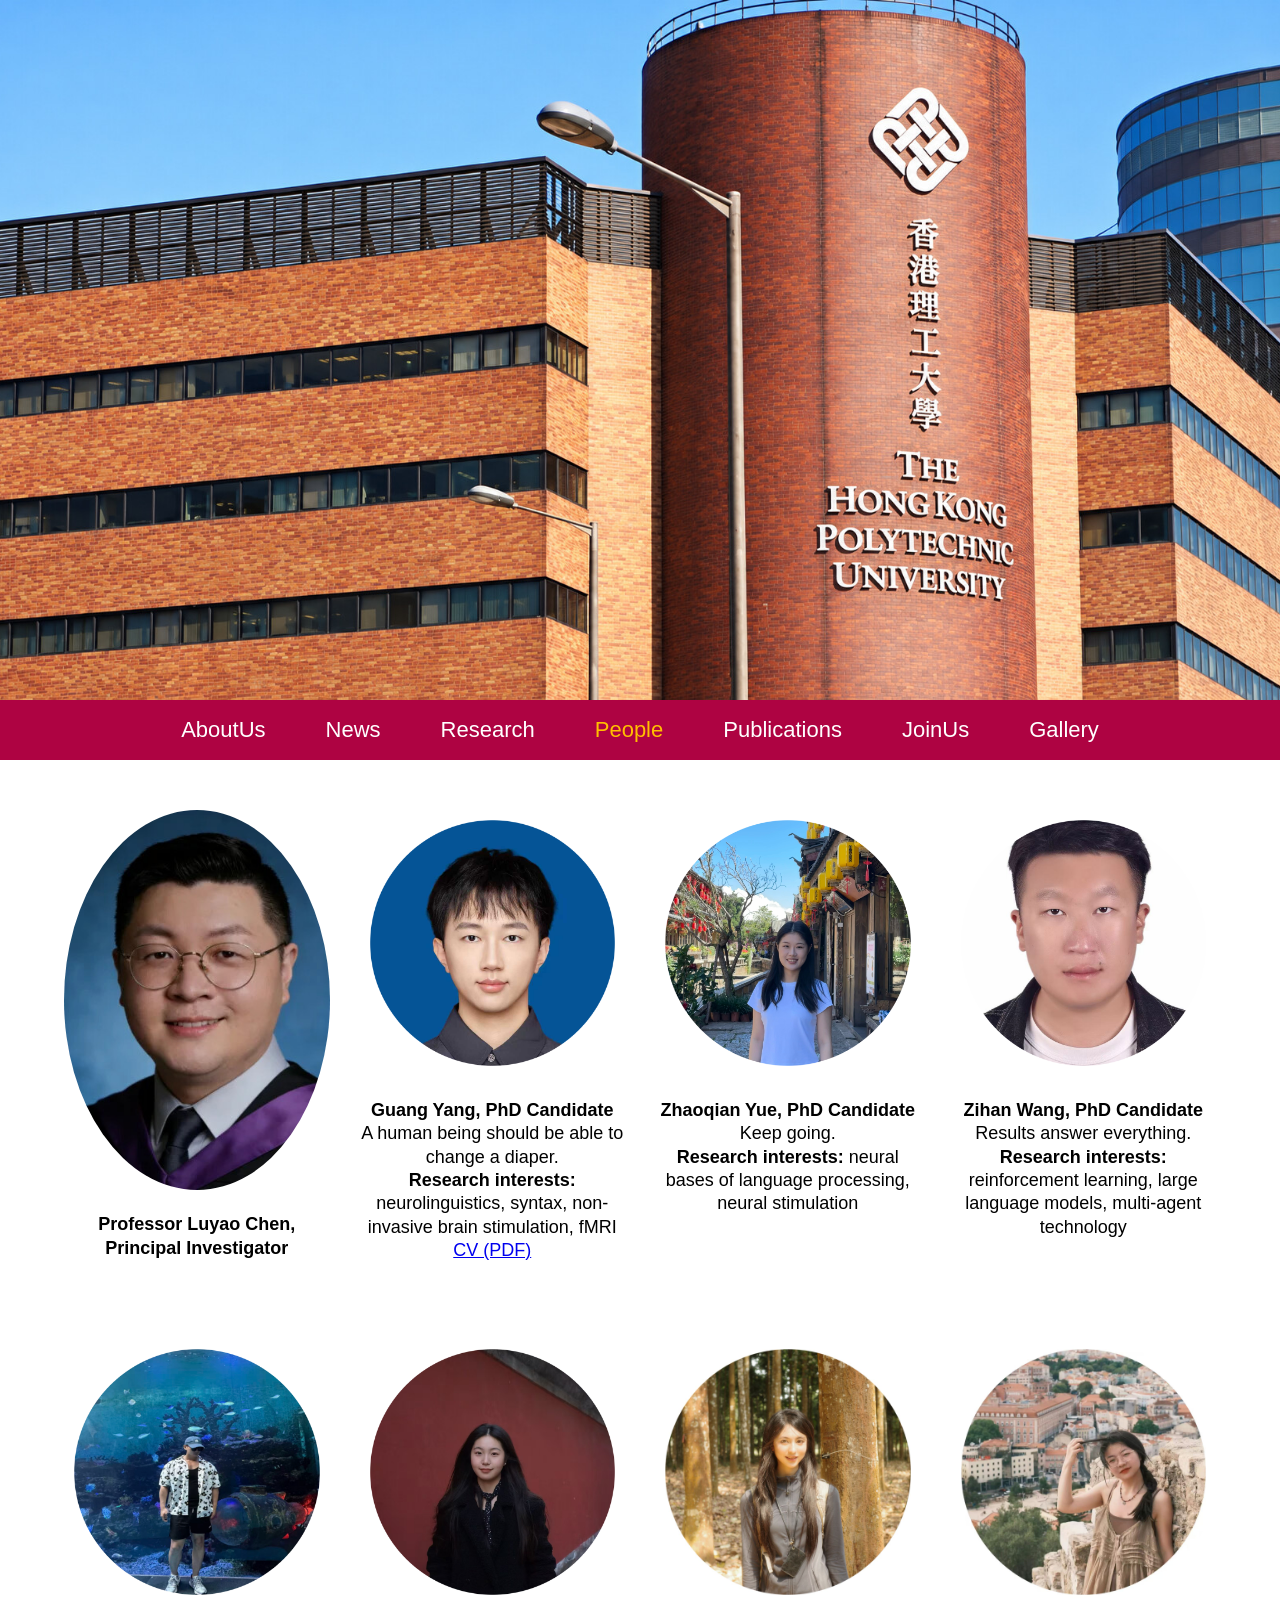
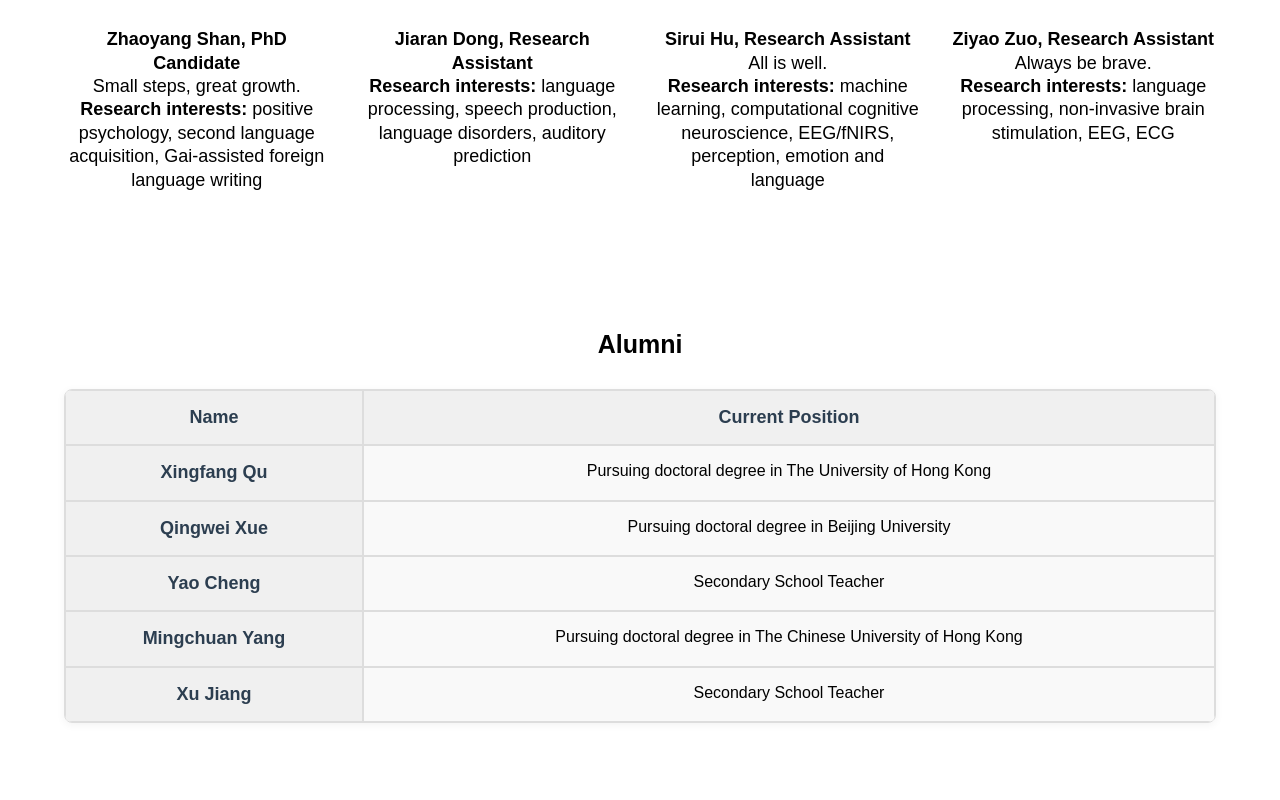
==== ChenHKlab-website/people.html @ b661064e "Add files via upload" ====
<!DOCTYPE html>
<html lang="en">
  <head>
    <meta http-equiv="Content-Type" content="text/html; charset=utf-8" />
    <title>chenlabHK</title>
    <link rel="stylesheet" href="./main.css">
    <style>
      .content-container{
        width: 90%;
        max-width: 1200px;
        margin: 0 auto;
      }

      .people-grid{
        display: grid;
        grid-template-columns: repeat(4,1fr);
        gap: 30px;
        margin: 50px 0;
      }

      .person-card{
        text-align: center;
        break-inside: avoid;

      }

      .peopleimg{
        width: 150px;
        height: 150px;
        object-fit: cover;
        border-radius: 50%;
        margin-bottom: 15px;
      }

      .alumni-table{
        width: 100%;
        border-collapse: separate;
        border-spacing: 0;
        margin: 6px 0 30px;
        box-shadow: 0 2px 8px rgba(0, 0, 0, 0.05);
        border-radius: 8px;
        overflow: hidden;
        font-size: 16px;
        border: 1px solid #ddd;
      }

      .alumni-table th,
      .alumni-table td{
        padding: 15px;
        text-align: center;
        border: 1px solid #ddd;
        background-color: #f9f9f9;
      }

      .alumni-table th{
        background-color: #f0f0f0;
        font-weight: bold;
        font-size: 18px;
        color: #2c3e50;
      }
    </style>
  </head>

  <body>

      <!--Header image part-->
      <div class='header'>
        <img class='headerimg' src='./img/香港理工大学.jpg'>
      </div>
      
      <!--Navigation bar part---->
      <nav>
        <ul>
          <li><a href='index.html'>AboutUs</a></li>
          <li><a href='./news.html'>News</a></li>
          <li><a href='./research.html'>Research</a></li>
          <li><a class='active' href='./people.html'>People</a></li>
          <li><a href='./publications.html'>Publications</a></li>
          <li><a href='joinus.html'>JoinUs</a></li>
          <li><a href='./gallery.html'>Gallery</a></li>
        </ul>

        <!-- 访问量显示放在这里，与导航菜单同一行右侧 -->
        <!-- <div class="visit-counter" >
        Total visits: <span id="busuanzi_value_site_uv"></span>
        </div> -->
      </nav>


      <!------------------------->
      <!--Main part---->
      <!------------------------->


<!-- Lab People -->
<div class="content-container">
  <div class="people-grid">
    <div class="person-card">
      <img class='peopleimg' src='./img/people/陈老师.jpg' alt="Principle Investigator"><br>
      <b>Professor Luyao Chen, Principal Investigator</b><br><br><br>
    </div>

<div class="person-card">
      <img class='peopleimg' src='./img/people/阳光.jpg' alt="Guang Yang"><br>
      <b>Guang Yang, PhD Candidate</b><br>
      A human being should be able to change a diaper.<br>
      <b>Research interests:</b> neurolinguistics, syntax, non-invasive brain stimulation, fMRI<br>
     <a href="./cv/阳光.pdf" target="_blank" rel="noopener">
    CV (PDF)
  </a><br><br><br>
    </div>



    <div class="person-card">
      <img class='peopleimg' src='./img/people/岳朝倩.jpg' alt="Zhaoqian Yue"><br>
      <b>Zhaoqian Yue, PhD Candidate</b><br>
      Keep going.<br>
      <b>Research interests:</b> neural bases of language processing, neural stimulation<br><br><br>
    </div>

    

    <div class="person-card">
      <img class='peopleimg' src='./img/people/王梓涵.jpg' alt="Zihan Wang"><br>
      <b>Zihan Wang, PhD Candidate</b><br>
      Results answer everything.<br>
      <b>Research interests:</b> reinforcement learning, large language models, multi-agent technology<br><br><br>
    </div>


    <div class="person-card">
      <img class='peopleimg' src='./img/people/单朝阳.jpg' alt="Zhaoyang Shan"><br>
      <b>Zhaoyang Shan, PhD Candidate</b><br>
      Small steps, great growth.<br>
      <b>Research interests:</b> positive psychology, second language acquisition, Gai-assisted foreign language writing<br><br><br>
    </div>

    <div class="person-card">
      <img class='peopleimg' src='./img/people/董佳然.jpg' alt="Jiaran Dong"><br>
      <b>Jiaran Dong, Research Assistant</b><br>
      <b>Research interests:</b> language processing, speech production, language disorders, auditory prediction<br><br><br>
    </div>

    <div class="person-card">
      <img class='peopleimg' src='./img/people/胡斯睿.jpg' alt="Sirui Hu"><br>
      <b>Sirui Hu, Research Assistant</b><br>
      All is well.<br>
      <b>Research interests:</b> machine learning, computational cognitive neuroscience, EEG/fNIRS, perception, emotion and language<br><br><br>
    </div>

    <div class="person-card">
      <img class='peopleimg' src='./img/people/左梓瑶.jpg' alt="Ziyao Zuo"><br>
      <b>Ziyao Zuo, Research Assistant</b><br>
      Always be brave.<br>
      <b>Research interests:</b> language processing, non-invasive brain stimulation, EEG, ECG<br><br><br>
    </div>

    
  </div>

  <!-- Alumni -->
   <div>
    <p class="alumni" style="text-align: center; font-size: 25px; font-weight: bold;">
      <br> Alumni
    </p>

    <table class="alumni-table">
      <tr valign="top" align="center">
        <th>Name</th>
        <th>Current Position</th>
      </tr>

      <tr valign="top" align="center">
        <th>Xingfang Qu</th>
        <td>Pursuing doctoral degree in The University of Hong Kong</td>
      </tr>

      <tr valign="top" align="center">
        <th>Qingwei Xue</th>
        <td>Pursuing doctoral degree in Beijing University</td>
      </tr>

      <tr valign="top" align="center">
        <th>Yao Cheng</th>
        <td>Secondary School Teacher</td>
      </tr>

      <tr valign="top" align="center">
        <th>Mingchuan Yang</th>
        <td>Pursuing doctoral degree in The Chinese University of Hong Kong</td>
      </tr>

      <tr valign="top" align="center">
        <th>Xu Jiang</th>
        <td>Secondary School Teacher</td>
      </tr>
    </table>
   </div>
</div>

    
              <br><br>

  </body>

  <footer>
    <!-- 引入不蒜子脚本 -->
    <script async src="//busuanzi.ibruce.info/busuanzi/2.3/busuanzi.pure.mini.js"></script>
  </footer>

</html>
---- ChenHKlab-website/main.css ----
/*--------------- Home Page--------------- */
body{
    font-family: "Helvetica Neue", Helvetica, arial, sans-serif;
    font-size: 18px;
    line-height: 1.3;
    padding-top: 50px;
    padding-bottom: 50px;
    background-color: white;
    padding: 0; 
}
td.top{
  vertical-align: top;
}


/*--------------- About Us Page--------------- */

/* header section */
/* div.header{
  background-color: #001610;
}
img.headerimg{
  width: 100%;
  height: 700px;
  object-fit: cover;
} */
 /* header section */
div.header {
  background-color: #001610;
  margin: 0;
  padding: 0;
}

img.headerimg {
  display: block; /* 消除图片底部与导航栏之间的缝隙 */
  width: 100%;
  height: 700px;
  object-fit: cover;
  margin: 0;
}

/* Navigation bar */

/* 样式调整：让导航栏的 `ul` 元素使用 flex 布局 */
nav {
  background-color: #001610;
  display: block;
  margin: auto;
  width: 100%;
  overflow: hidden;
  text-align: center;
}

/* 使用 flex 布局使导航项水平排列 */
nav ul {
  display: flex; /* 使用 flex 布局 */
  justify-content: center; /* 居中对齐 */
  padding: 0;
  margin: 0;
  list-style-type: none;
}

/* 每个导航项的样式 */
nav ul li {
  font-size: 22px;
  -webkit-transition: all 0.2s;
  -moz-transition: all 0.2s;
  -ms-transition: all 0.2s;
  -o-transition: all 0.2s;
  transition: all 0.2s;
}

/* 链接样式 */
nav > ul > li > a {
  color: rgb(255, 255, 255);
  display: block;
  line-height: 60px;
  padding: 0 30px;
  text-decoration: none;
}

/* 当悬停时链接颜色变化 */
nav > ul > li:hover > a {
  color: #FFBF00;
}

/* 为活动的导航项（如当前页面）设置颜色 */
.active {
  color: #FFBF00;
}

/* 适应小屏幕，确保导航栏适当调整 */
@media (max-width: 768px) {
  nav ul {
    flex-wrap: wrap; /* 在小屏幕上允许导航项换行 */
    justify-content: space-around; /* 分布导航项 */
  }

  nav ul li {
    margin: 5px 0; /* 在手机视图上增加垂直间距 */
  }
}



/* content part */
div.h1{
    font-size: 40px;
    text-align: left;
}

div.h2{
    font-size: 25px;
    text-align: left;
}

div.h3{
    font-size: 18px;
    text-align: left;
}

img.jiake{
  width: 40%;
  height: 40%;
  object-fit: none; 
  float:none; 
  overflow: hidden;
}

p.title{
  font-size: 25px; 
  text-indent: 0em; 
  line-height: 1.5; 
  text-align: center;
}

p.content{
  font-size: 20px; 
  text-indent: 0.8em; 
  line-height: 1.5; 
  text-align: center;
}



/*--------------- News and Research Page--------------- */
img.research{
  width:35em;
  object-fit: cover; 
  float:right; 
  overflow: hidden;
}

div.research{
  margin-top: 2em;
  margin-bottom: 2em;
  margin-left: 30em;
  margin-right: 30em;
  font-size: 16px; 
  text-indent: 2em; 
  line-height: 1.5; 
  text-align: center;
}

p.rtitle{
  text-align: left; 
  text-indent: 0%;
  font-size: 20px; 
  color: #1a5175;
}

p.rcontent{
  text-align: justify;
}



/*--------------- People Page--------------- */
/* General Styles */
body {
  font-family: Arial, sans-serif;
  margin: 0;
  padding: 0;
}

/* h2 element */
div.h2 {
  font-size: 25px;
  text-align: left;
}

/* List styles for 'people' */
ul.people {
  padding: 0;
  font-size: medium;
  list-style-type: none;
}

li.people {
  padding-left: 20px; /* Adjust padding for mobile view */
}

/* Person image */
img.peopleimg {
  width: 100%; /* Make image responsive */
  max-width: 300px; /* Prevent images from becoming too large */
  height: auto; /* Maintain aspect ratio */
  object-fit: contain;
  display: block;
  margin: 0 auto;
}

/* Alumni section */
p.alumni {
  font-size: 30px;
  text-indent: 1em;
  line-height: 1.5;
  text-align: center;
}

/* Title for people section */
div.peopletitle {
  font-size: 40px;
  text-indent: 1em;
  line-height: 1.5;
  text-align: center;
}

/* Content for people */
div.peoplecontent {
  font-size: 25px;
  text-indent: 0.8em;
  line-height: 1.5;
  text-align: left;
}

/* Leader image */
img.leader {
  width: 100%; /* Make it responsive */
  max-width: 500px; /* Limit the max width */
  height: auto;
  margin-left: auto;
  margin-right: auto;
  object-fit: contain;
  display: block;
}

/* Person images for list */
img.person {
  width: 100%; /* Make image responsive */
  max-width: 250px; /* Limit the max width */
  object-fit: contain;
  display: block;
  margin: 0 auto;
}

/* Person block layout */
div.person {
  margin: 2em auto; /* Adjust margins */
  padding: 2em;
  font-size: 18px;
  text-indent: 1.5em;
  line-height: 1.5;
  text-align: left;
  max-width: 800px; /* Prevents it from being too wide */
  background-color: #f4f4f4;
  border-radius: 8px;
}

/* Responsive Layout for Mobile Devices */
@media (max-width: 768px) {
  div.h2 {
    font-size: 22px; /* Adjust for mobile */
  }

  /* Adjust font size for people list on small screens */
  ul.people {
    font-size: small;
  }

  li.people {
    padding-left: 10px; /* Adjust padding for smaller screens */
  }

  /* Adjust image sizes */
  img.peopleimg {
    max-width: 80%; /* Make images smaller on mobile */
  }

  p.alumni {
    font-size: 25px; /* Adjust font size */
  }

  div.peopletitle {
    font-size: 30px; /* Adjust title font size */
  }

  div.peoplecontent {
    font-size: 20px; /* Adjust content font size */
  }

  /* Adjust leader image on small screens */
  img.leader {
    max-width: 80%;
  }

  div.person {
    margin-top: 2em; /* Reduce margin for mobile */
    margin-left: 1em;
    margin-right: 1em;
    font-size: 16px; /* Adjust text size */
  }
}



/*--------------- Publications Page--------------- */
/* Publication list section */
#pubinstr{
    font-weight: bold;
    font-size: 16px;
}

p.pubsubtitle{
    text-align: left;
    font-weight: bold;
    font-size: x-large;
}
ol.ref{
    margin-left: 2em;
    font-size: 15px;
}

ul.ref{
  margin-left: 2em;
  font-size: 15px;
}

p.pubyear{
    margin-left: 1em;
    font-size: medium;
}

/*--------------- Contact Us Page--------------- */
p.contactpage{
  font-size: large;
  text-align: center;
  line-height: 25px;
}

img.contact{
  width: 100%;
  height: 100%;
  object-fit: contain; 
  margin-left: 0em;
  float:none; 
  
}

/*--------------- Gallery Page--------------- */
img.gallery{
  width: 100%;
  height: 100%;
  object-fit: contain; 
  float:none; 
  overflow: hidden;
}

/*--------------- Total visits--------------- */
/* 导航栏容器：flex 布局，三明治结构 */
nav {
  background-color: #ae0342;
  display: flex;
  justify-content: space-between;  /* 两端对齐，中间留空 */
  align-items: center;
  width: 100%;
  padding: 0 30px;                /* 左右留出空间，让右侧计数器不贴边 */
  box-sizing: border-box;
}

/* 菜单 ul：让它居中，而不是靠左 */
nav ul {
  display: flex;
  justify-content: center;        /* 菜单项在 ul 内居中 */
  flex-grow: 1;                   /* 占据剩余空间，把计数器挤到最右 */
  margin: 0;
  padding: 0;
  list-style: none;
}

/* 每个菜单项 */
nav ul li {
  font-size: 22px;
}

nav ul li a {
  color: white;
  display: block;
  line-height: 60px;
  padding: 0 30px;
  text-decoration: none;
  transition: all 0.2s;
}

nav ul li:hover a {
  color: #FFBF00;
}

.active {
  color: #FFBF00;
}

/* 访问量计数器样式 */
.visit-counter {
  color: white;
  font-size: 16px;
  white-space: nowrap;
  font-weight: normal;
  letter-spacing: 0.5px;
  flex-shrink: 0;        /* 防止被压缩 */
}

/* 小屏幕适配：保持菜单居中，计数器可能换行或缩小 */
@media (max-width: 900px) {
  nav {
    flex-wrap: wrap;
    padding: 10px 15px;
  }
  nav ul {
    flex-wrap: wrap;
    justify-content: center;
    order: 1;            /* 让菜单在第二行 */
    width: 100%;
  }
  .visit-counter {
    order: 0;            /* 计数器在第一行右侧 */
    margin-left: auto;
  }
  nav ul li a {
    padding: 0 15px;
    line-height: 50px;
  }
}
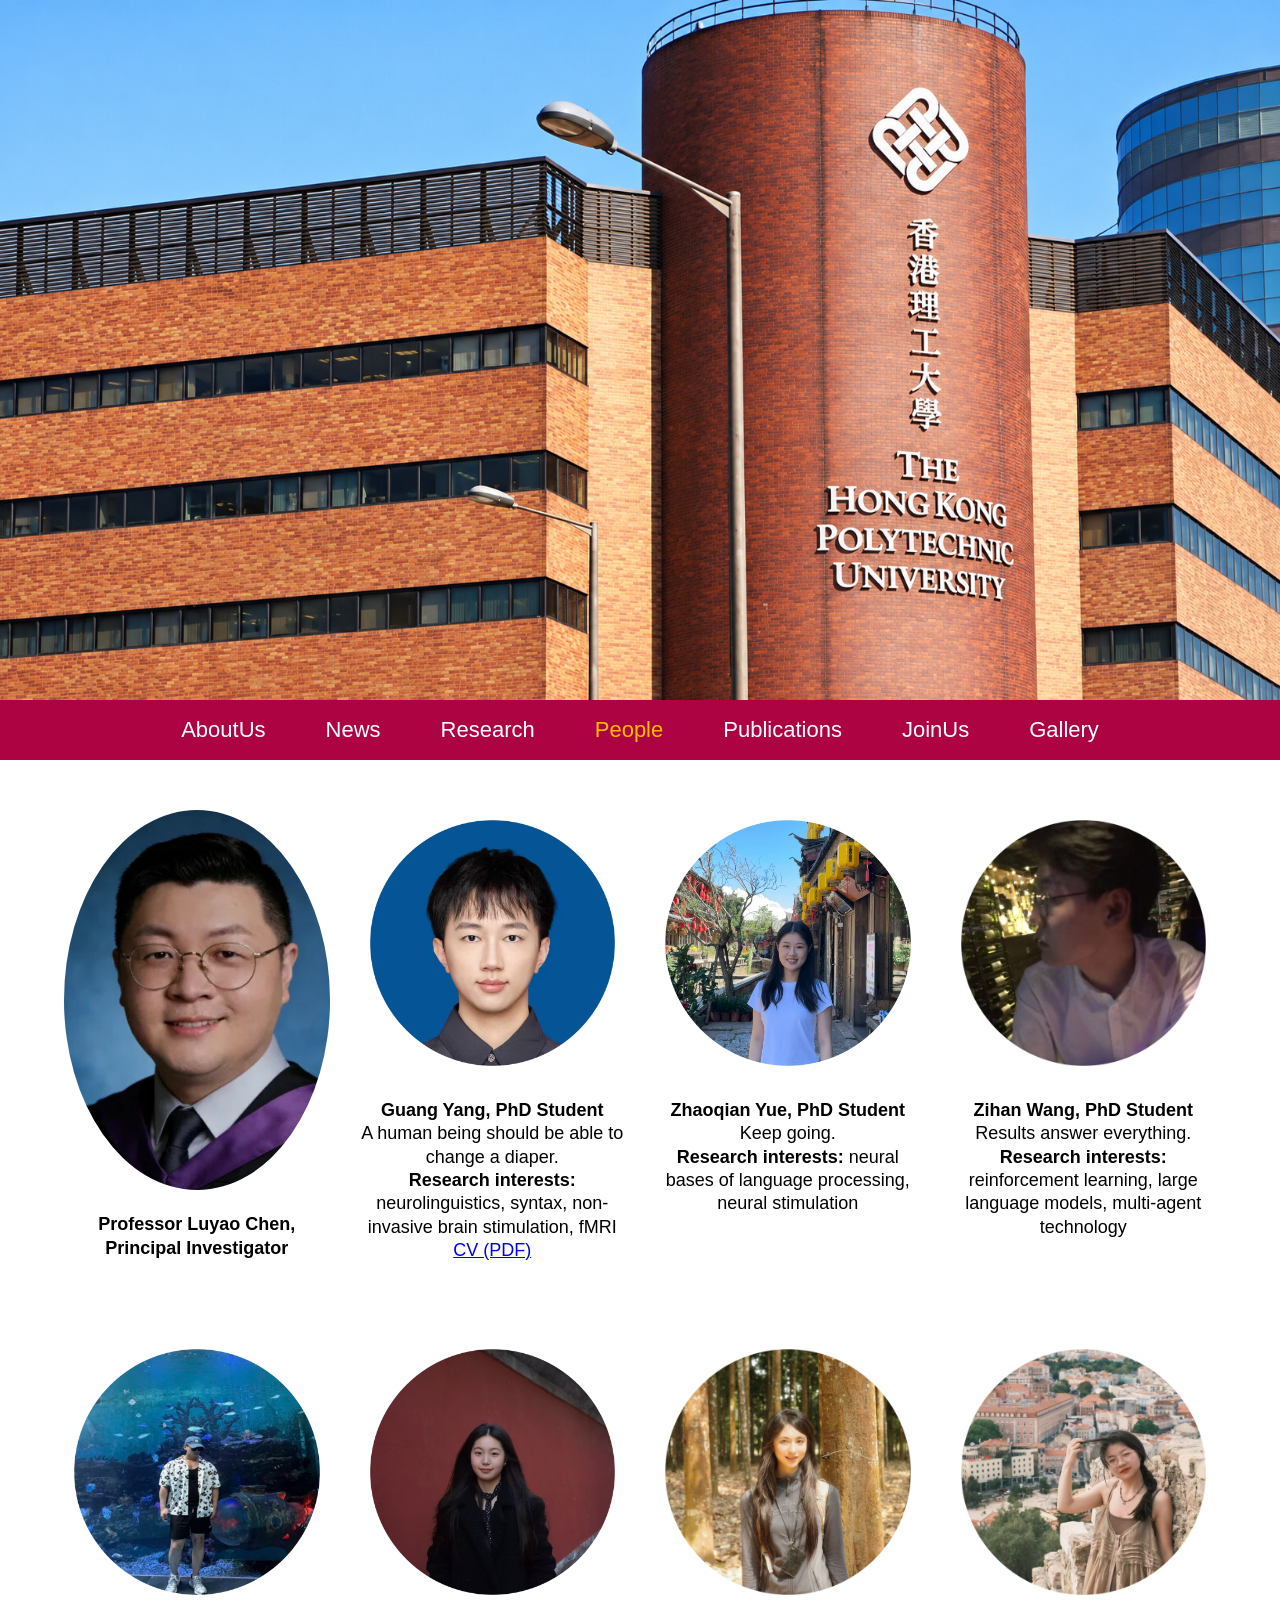
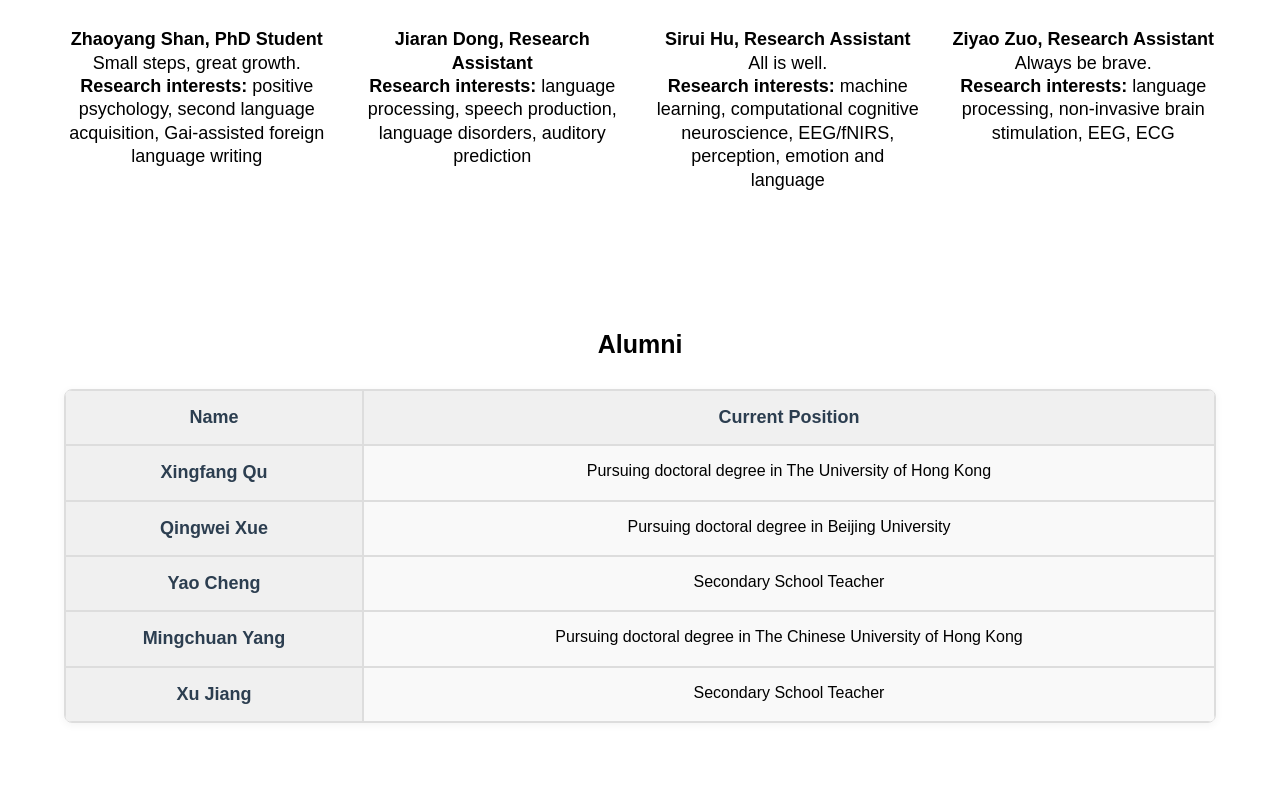
==== commit ee96b8bf: "修改Candidate 为 Student" ====
--- a/ChenHKlab-website/people.html
+++ b/ChenHKlab-website/people.html
@@ -102,7 +102,7 @@
 
 <div class="person-card">
       <img class='peopleimg' src='./img/people/阳光.jpg' alt="Guang Yang"><br>
-      <b>Guang Yang, PhD Candidate</b><br>
+      <b>Guang Yang, PhD Student</b><br>
       A human being should be able to change a diaper.<br>
       <b>Research interests:</b> neurolinguistics, syntax, non-invasive brain stimulation, fMRI<br>
      <a href="./cv/阳光.pdf" target="_blank" rel="noopener">
@@ -114,7 +114,7 @@
 
     <div class="person-card">
       <img class='peopleimg' src='./img/people/岳朝倩.jpg' alt="Zhaoqian Yue"><br>
-      <b>Zhaoqian Yue, PhD Candidate</b><br>
+      <b>Zhaoqian Yue, PhD Student</b><br>
       Keep going.<br>
       <b>Research interests:</b> neural bases of language processing, neural stimulation<br><br><br>
     </div>
@@ -123,7 +123,7 @@
 
     <div class="person-card">
       <img class='peopleimg' src='./img/people/王梓涵.jpg' alt="Zihan Wang"><br>
-      <b>Zihan Wang, PhD Candidate</b><br>
+      <b>Zihan Wang, PhD Student</b><br>
       Results answer everything.<br>
       <b>Research interests:</b> reinforcement learning, large language models, multi-agent technology<br><br><br>
     </div>
@@ -131,7 +131,7 @@
 
     <div class="person-card">
       <img class='peopleimg' src='./img/people/单朝阳.jpg' alt="Zhaoyang Shan"><br>
-      <b>Zhaoyang Shan, PhD Candidate</b><br>
+      <b>Zhaoyang Shan, PhD Student</b><br>
       Small steps, great growth.<br>
       <b>Research interests:</b> positive psychology, second language acquisition, Gai-assisted foreign language writing<br><br><br>
     </div>
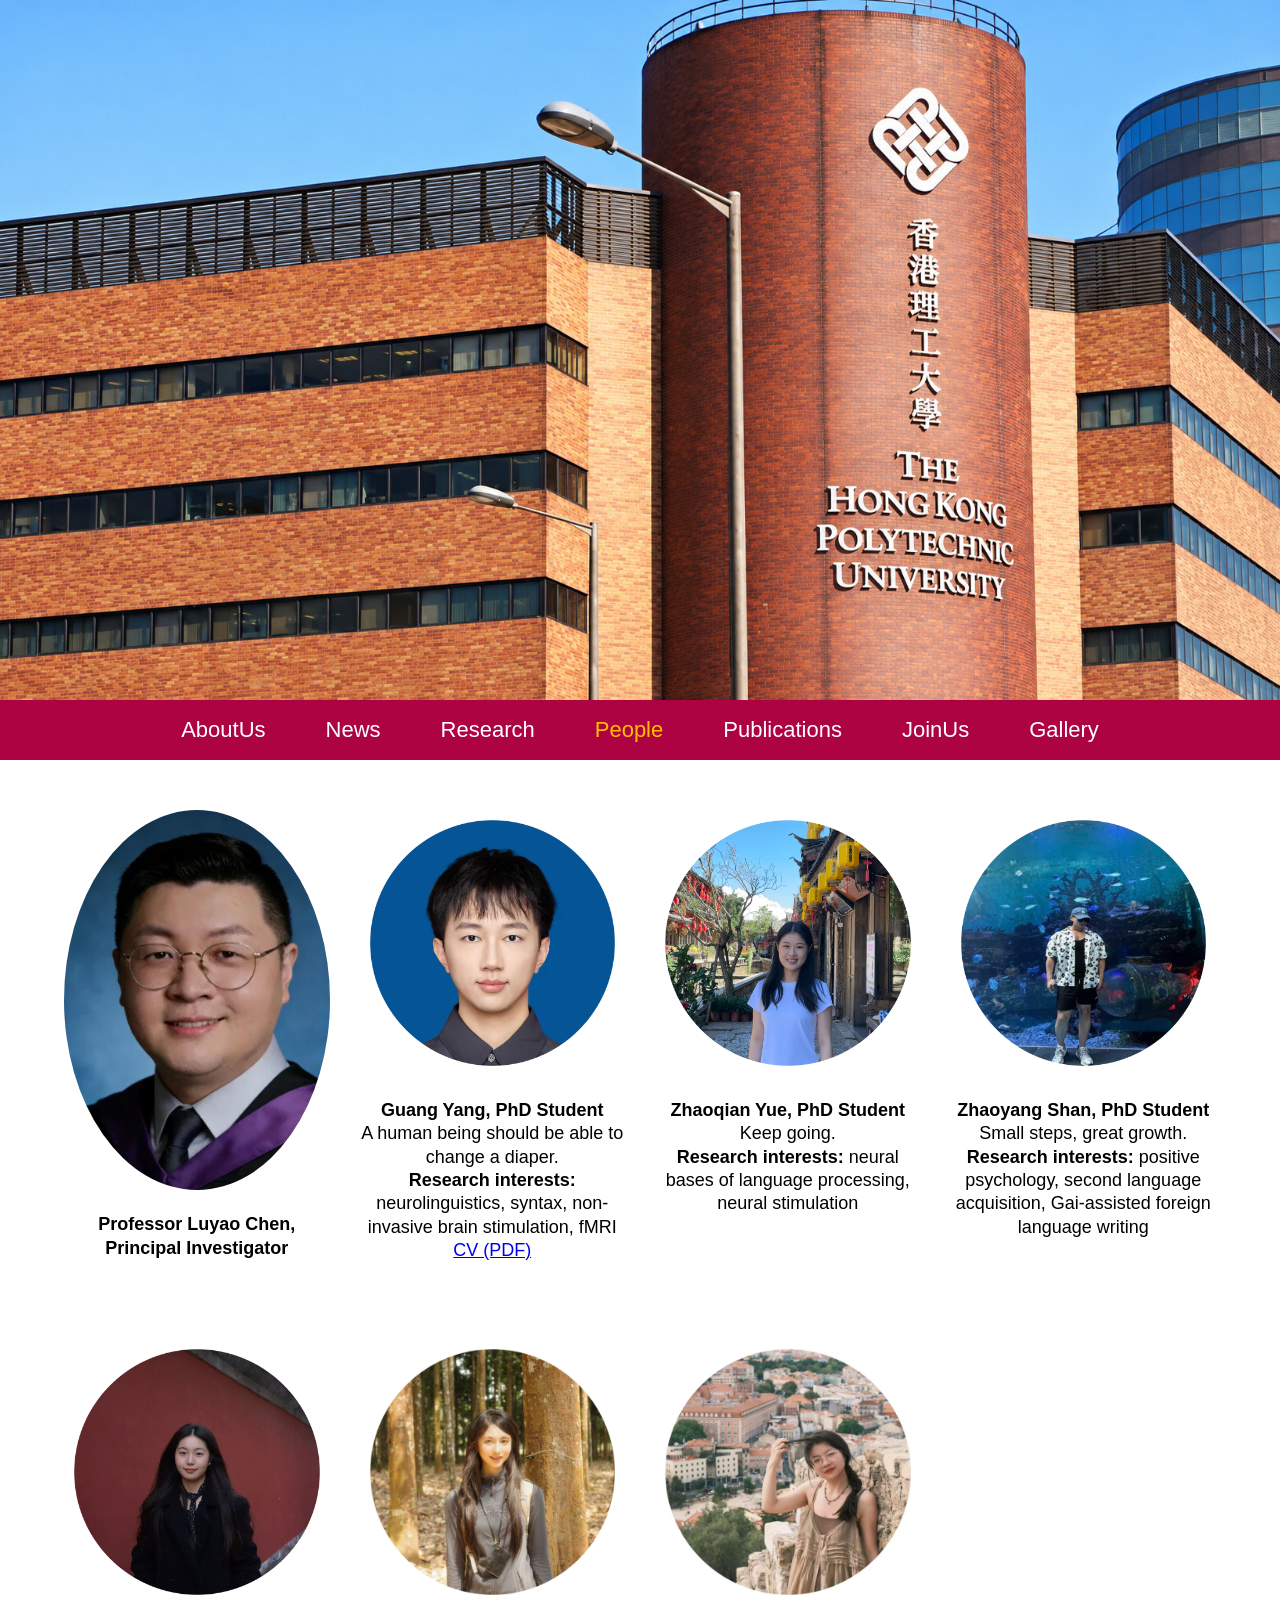
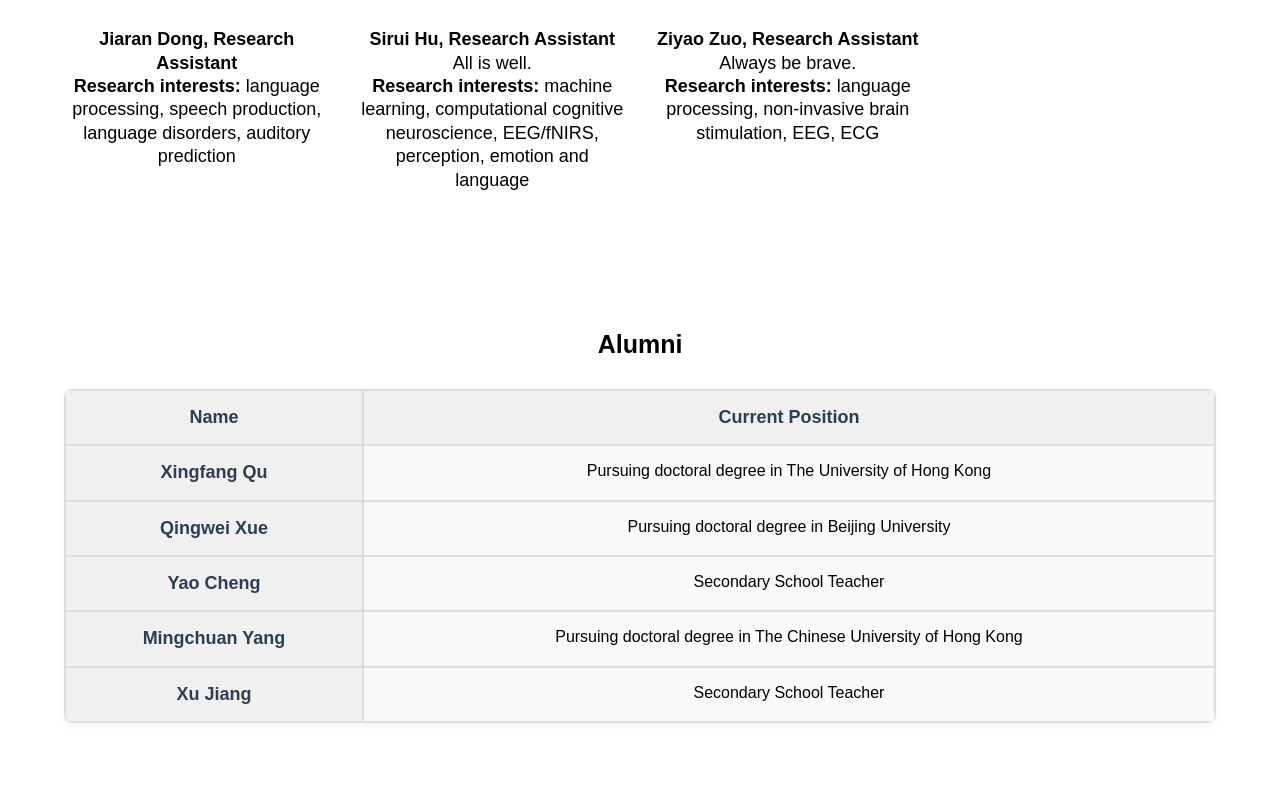
==== commit 06d46ca6: "delete lab member" ====
--- a/ChenHKlab-website/people.html
+++ b/ChenHKlab-website/people.html
@@ -121,12 +121,7 @@
 
     
 
-    <div class="person-card">
-      <img class='peopleimg' src='./img/people/王梓涵.jpg' alt="Zihan Wang"><br>
-      <b>Zihan Wang, PhD Student</b><br>
-      Results answer everything.<br>
-      <b>Research interests:</b> reinforcement learning, large language models, multi-agent technology<br><br><br>
-    </div>
+
 
 
     <div class="person-card">
